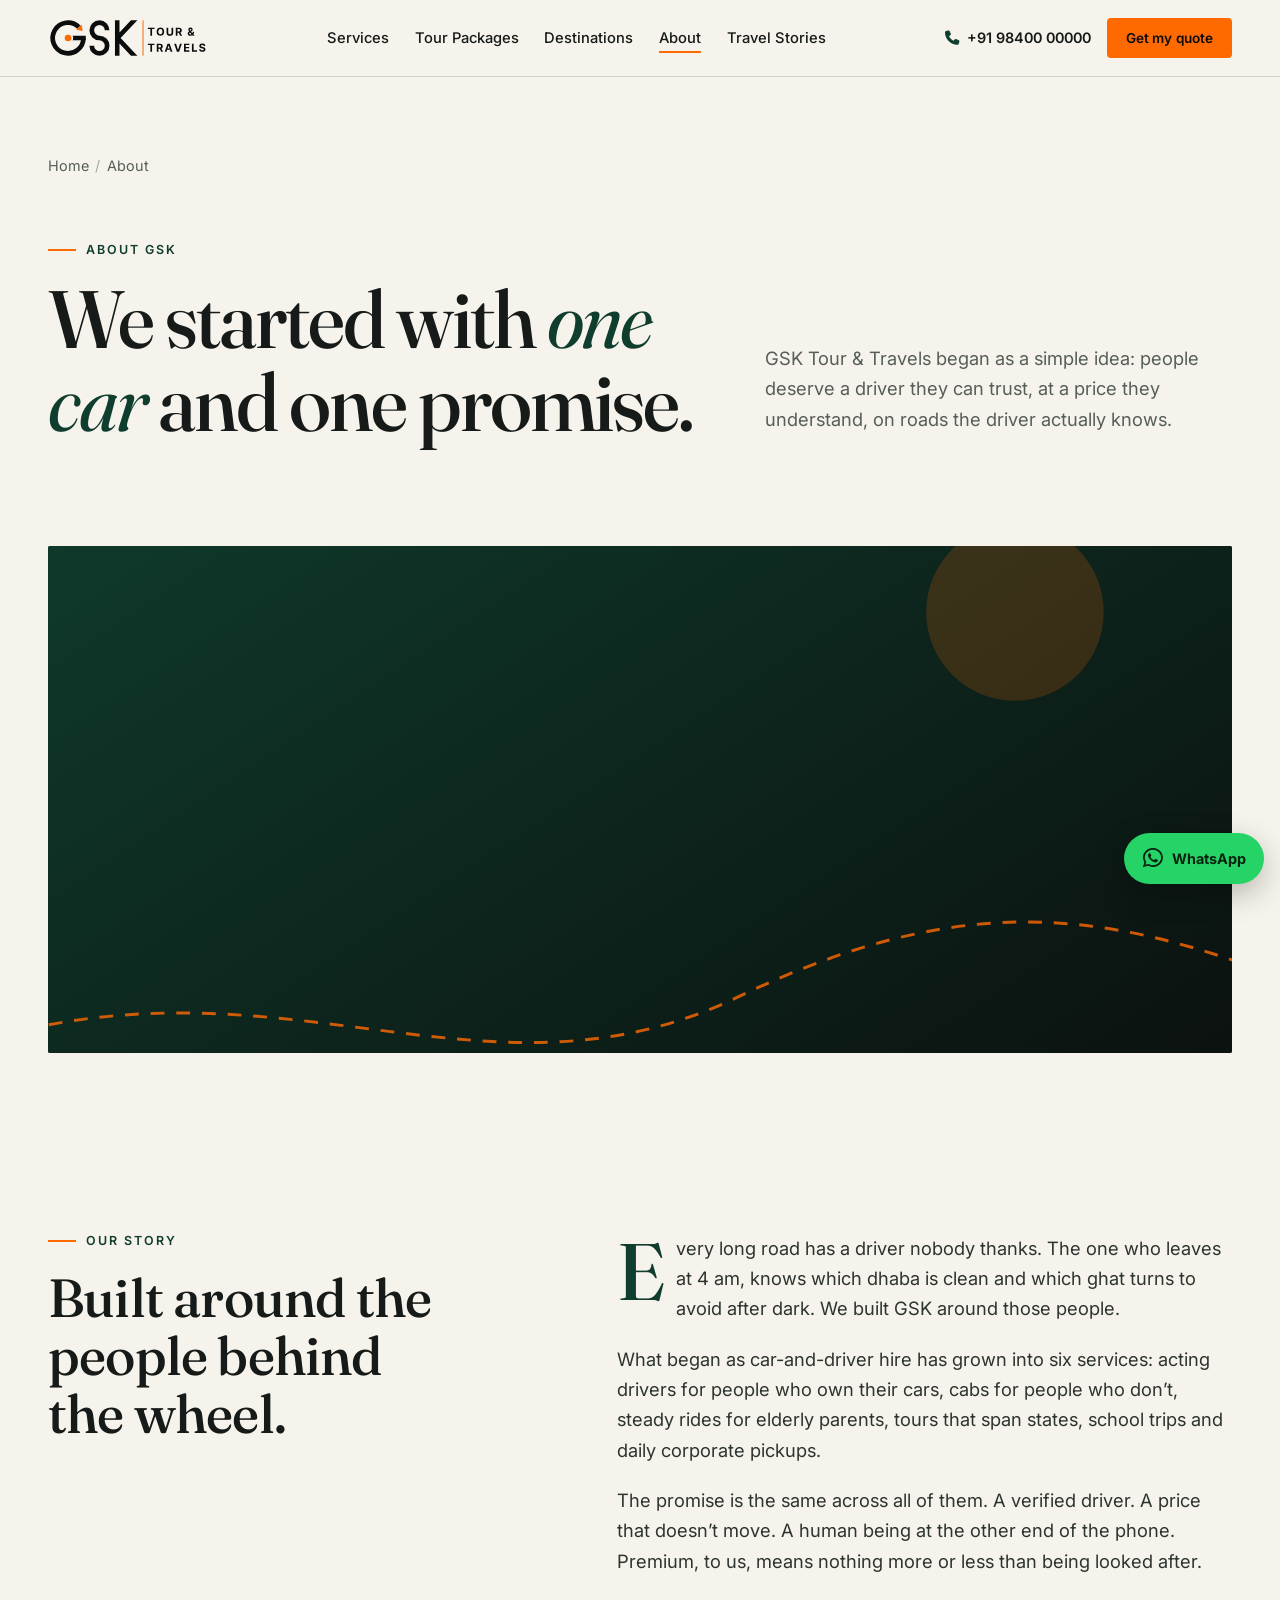
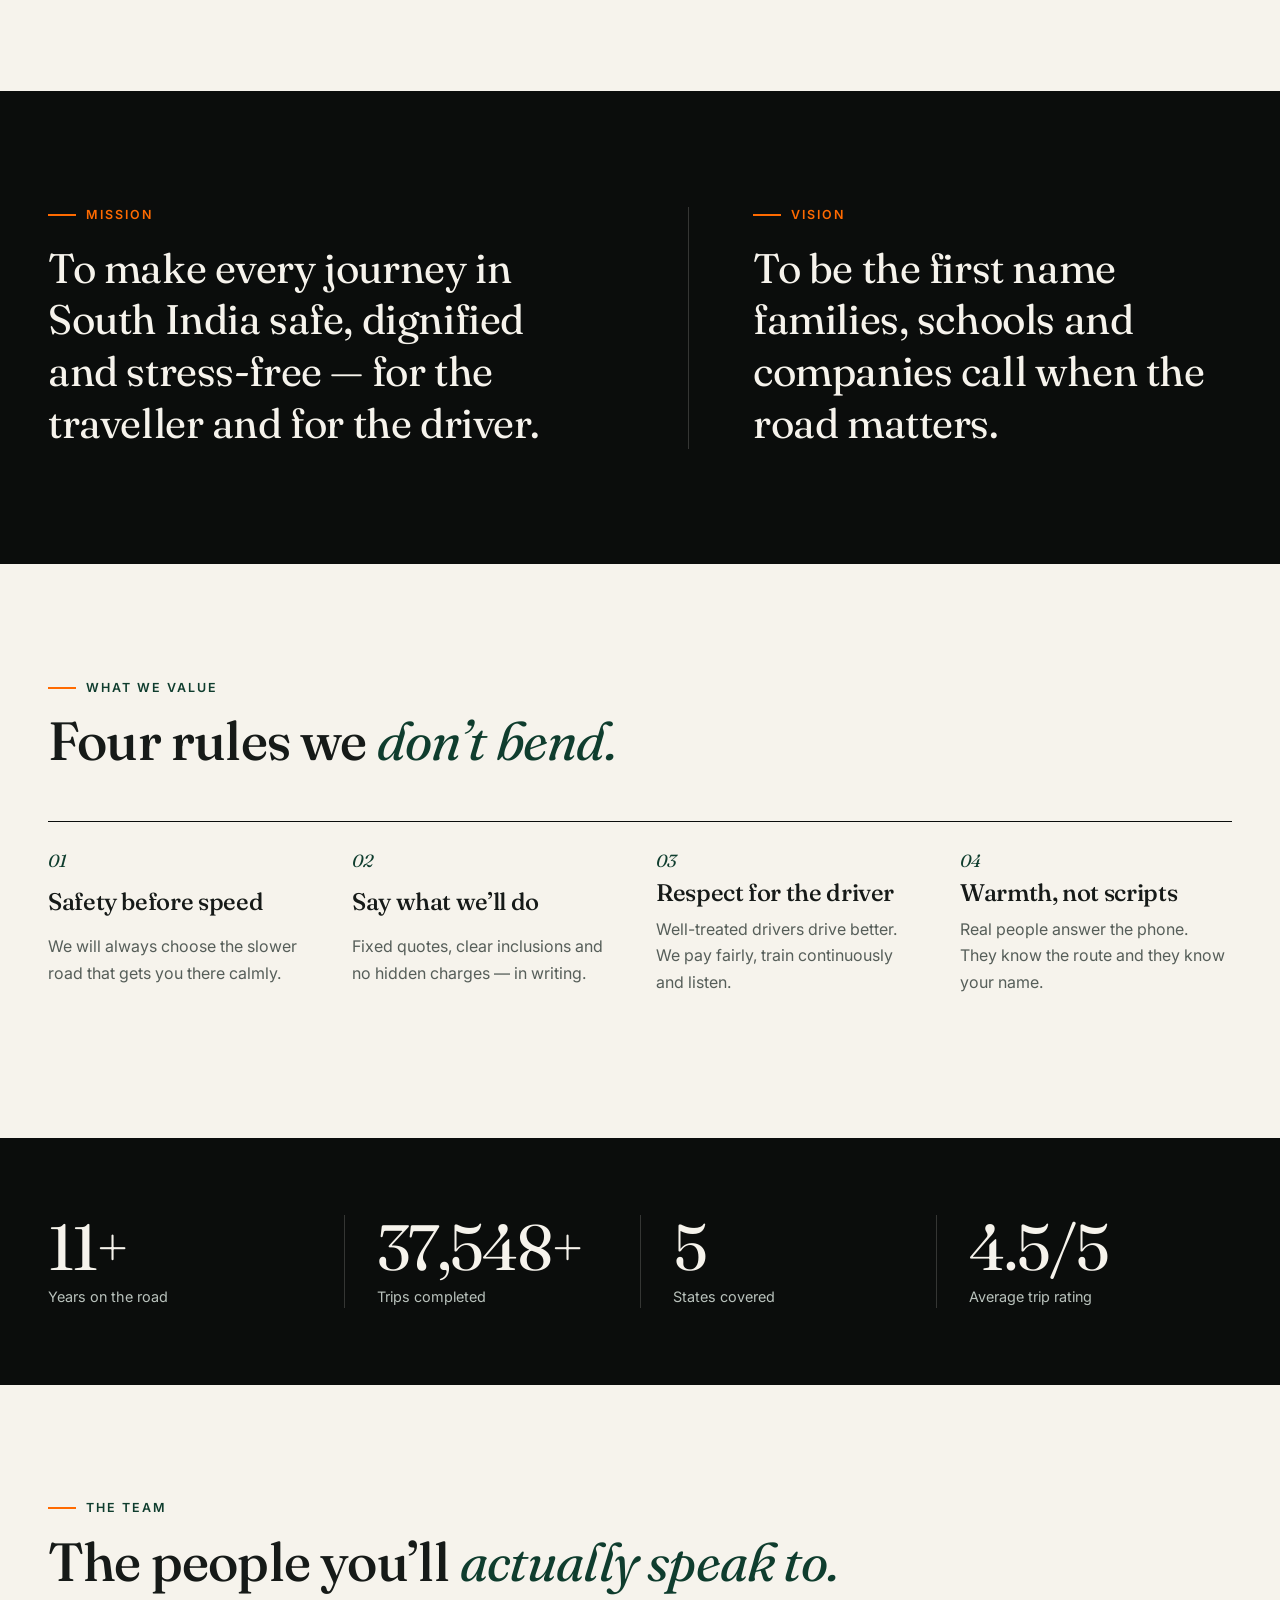
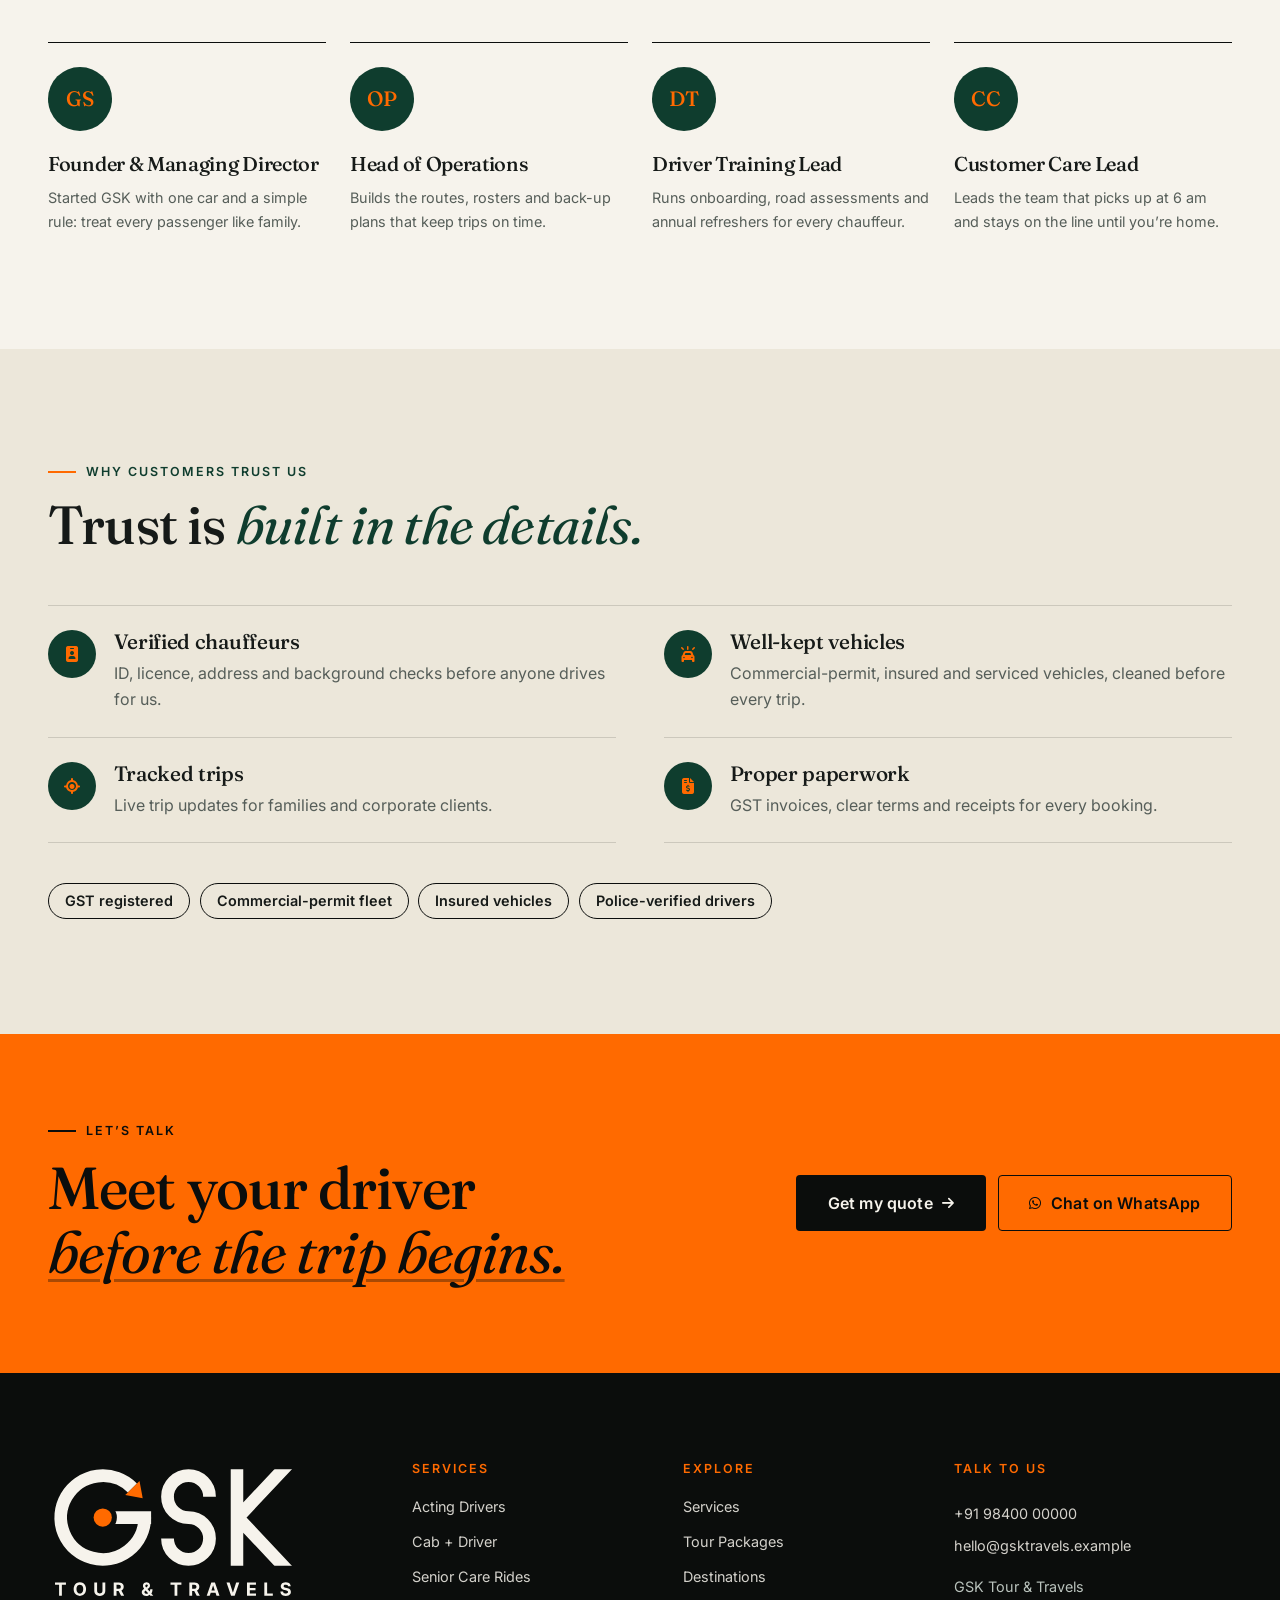
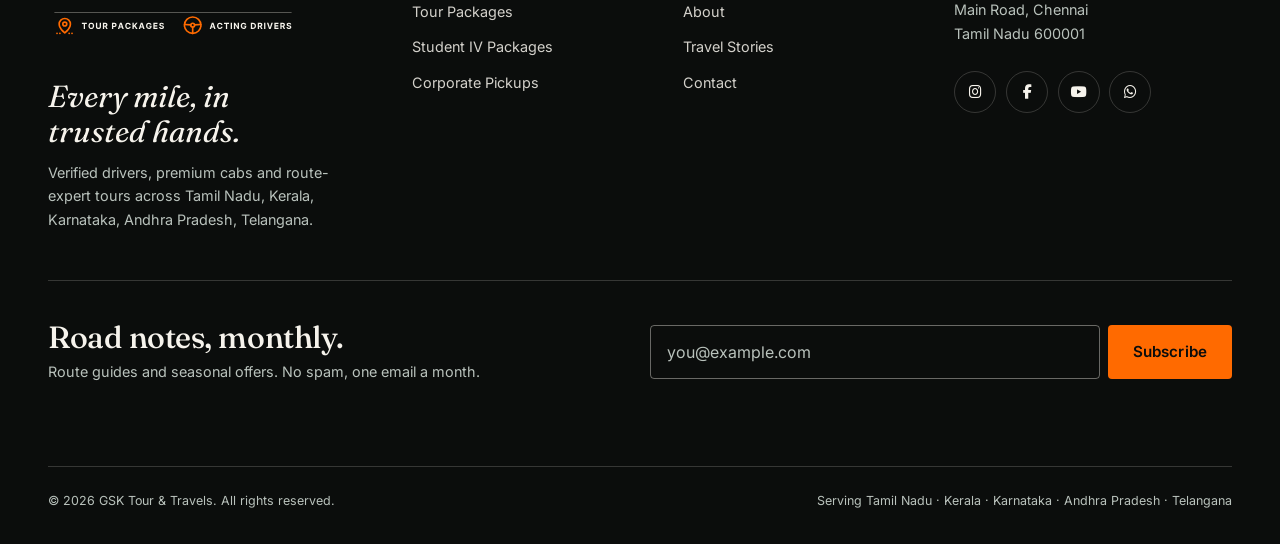
==== views/about.html @ 09ef9e0b "1.Initial commit" ====
<!DOCTYPE html>
<html lang="en">
<head>
  <meta charset="utf-8">
  <meta name="viewport" content="width=device-width, initial-scale=1">
  <title>About GSK Tour &amp; Travels — The People Behind the Wheel</title>
  <meta name="description" content="A driver-first travel company built on vetted chauffeurs, honest pricing and route knowledge across South India.">
  <meta name="theme-color" content="#0b0d0c">
  <link rel="icon" href="../assets/logo/favicon.svg" type="image/svg+xml">
  <link rel="icon" href="../assets/logo/png/favicon-32.png" sizes="32x32" type="image/png">
  <link rel="apple-touch-icon" href="../assets/logo/png/favicon-180.png">
  <link rel="preconnect" href="https://fonts.googleapis.com">
  <link rel="preconnect" href="https://fonts.gstatic.com" crossorigin>
  <link rel="preconnect" href="https://images.unsplash.com" crossorigin>
  <link href="https://fonts.googleapis.com/css2?family=Fraunces:ital,opsz,wght@0,9..144,400;0,9..144,500;0,9..144,600;1,9..144,400;1,9..144,500&family=Inter:wght@400;500;600;700&display=swap" rel="stylesheet">
  <link rel="stylesheet" href="https://cdnjs.cloudflare.com/ajax/libs/font-awesome/6.5.2/css/all.min.css" crossorigin="anonymous" referrerpolicy="no-referrer">
  <link rel="stylesheet" href="../styles/styles.css">
</head>
<body data-root="../" data-page="about">
  <a class="skip-link" href="#main">Skip to content</a>
  <header id="site-header"></header>
  <main id="main"><div id="app"></div></main>
  <footer id="site-footer"></footer>
  <script src="../js/boot.js" data-page="about"></script>
</body>
</html>
---- styles/styles.css ----
/* ==========================================================================
   GSK Tour & Travels — MAIN STYLESHEET
   Every HTML page links only this file. Each page has its own partial below.
   Order matters: tokens → base → layout → shared components → page styles.
   ========================================================================== */
@import url('tokens.css');
@import url('base.css');
@import url('layout.css');
@import url('components.css');

/* Page-specific styles (one file per page / page family) */
@import url('home.css');
@import url('services.css');      /* services + service-detail + shared detail layout */
@import url('tours.css');         /* tours + tour-detail */
@import url('destinations.css');  /* destinations + destination-detail */
@import url('about.css');
@import url('contact.css');
@import url('stories.css');       /* stories + story-detail */
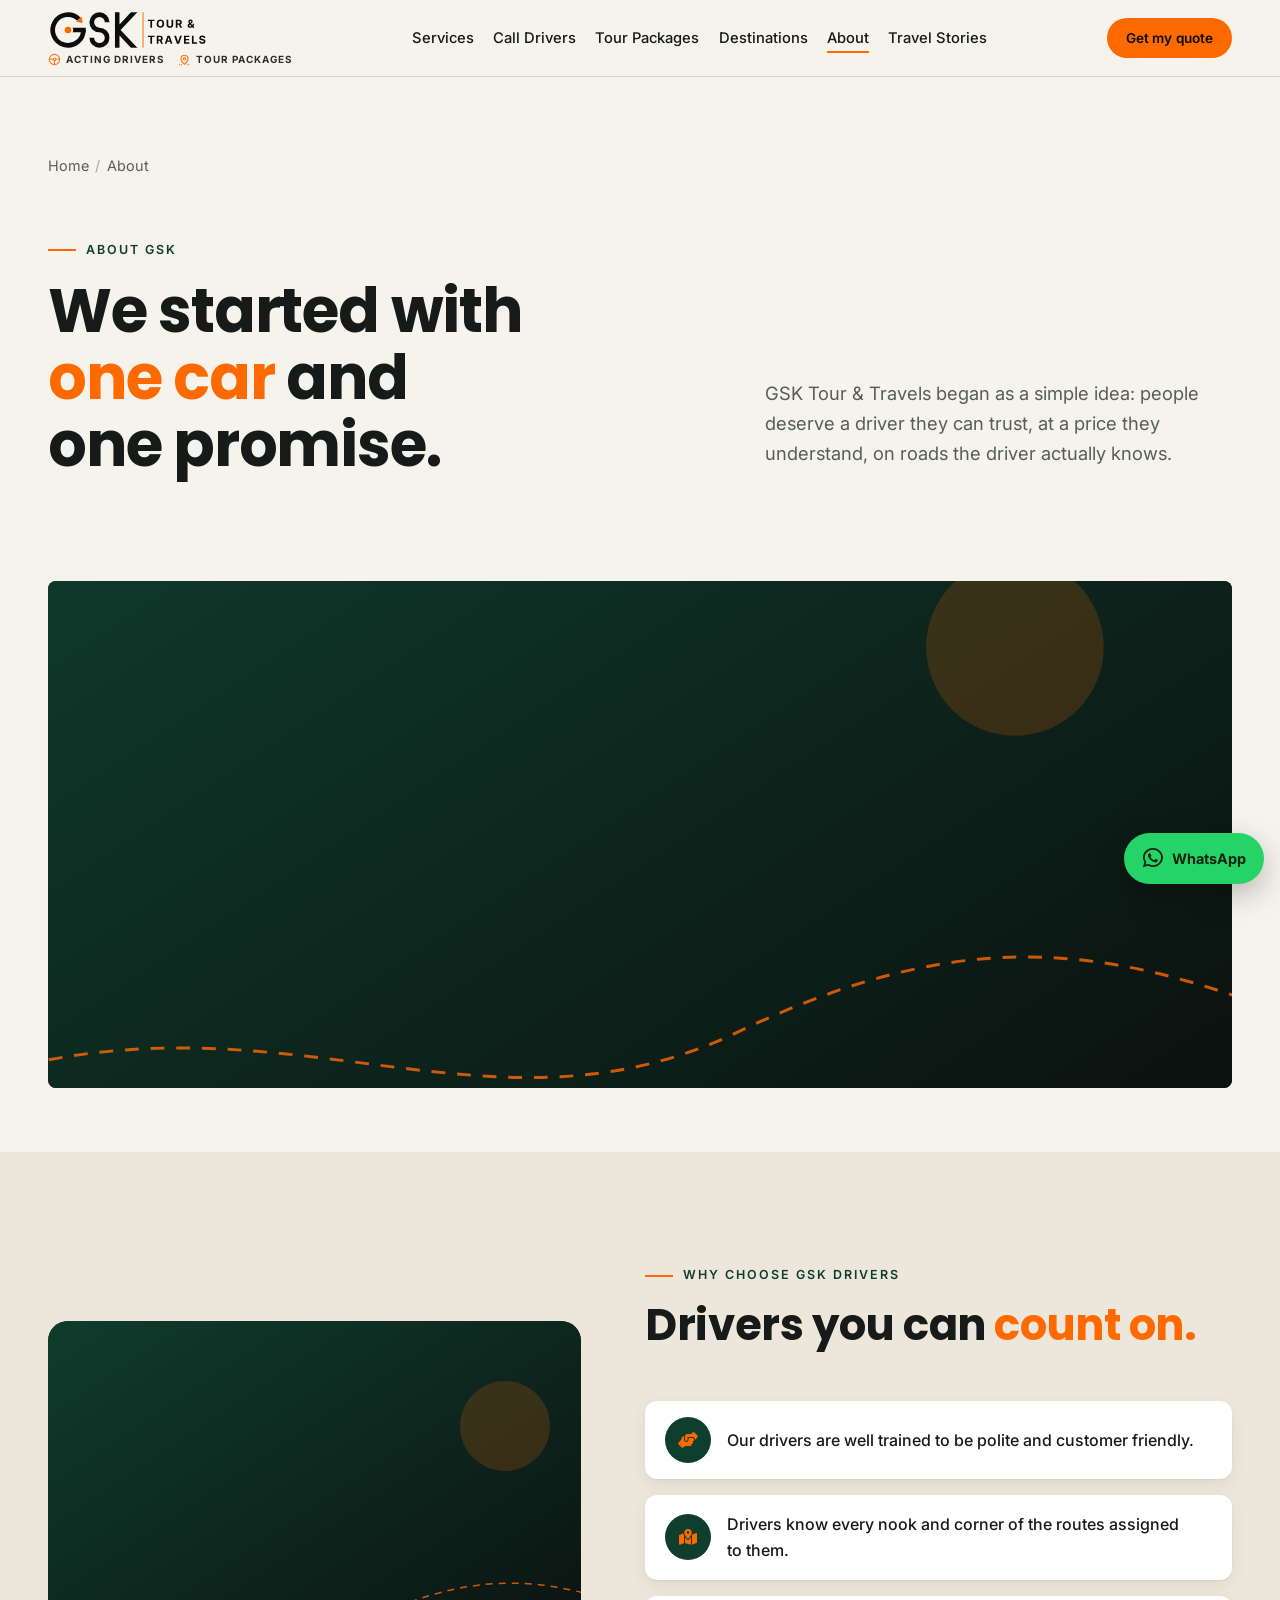
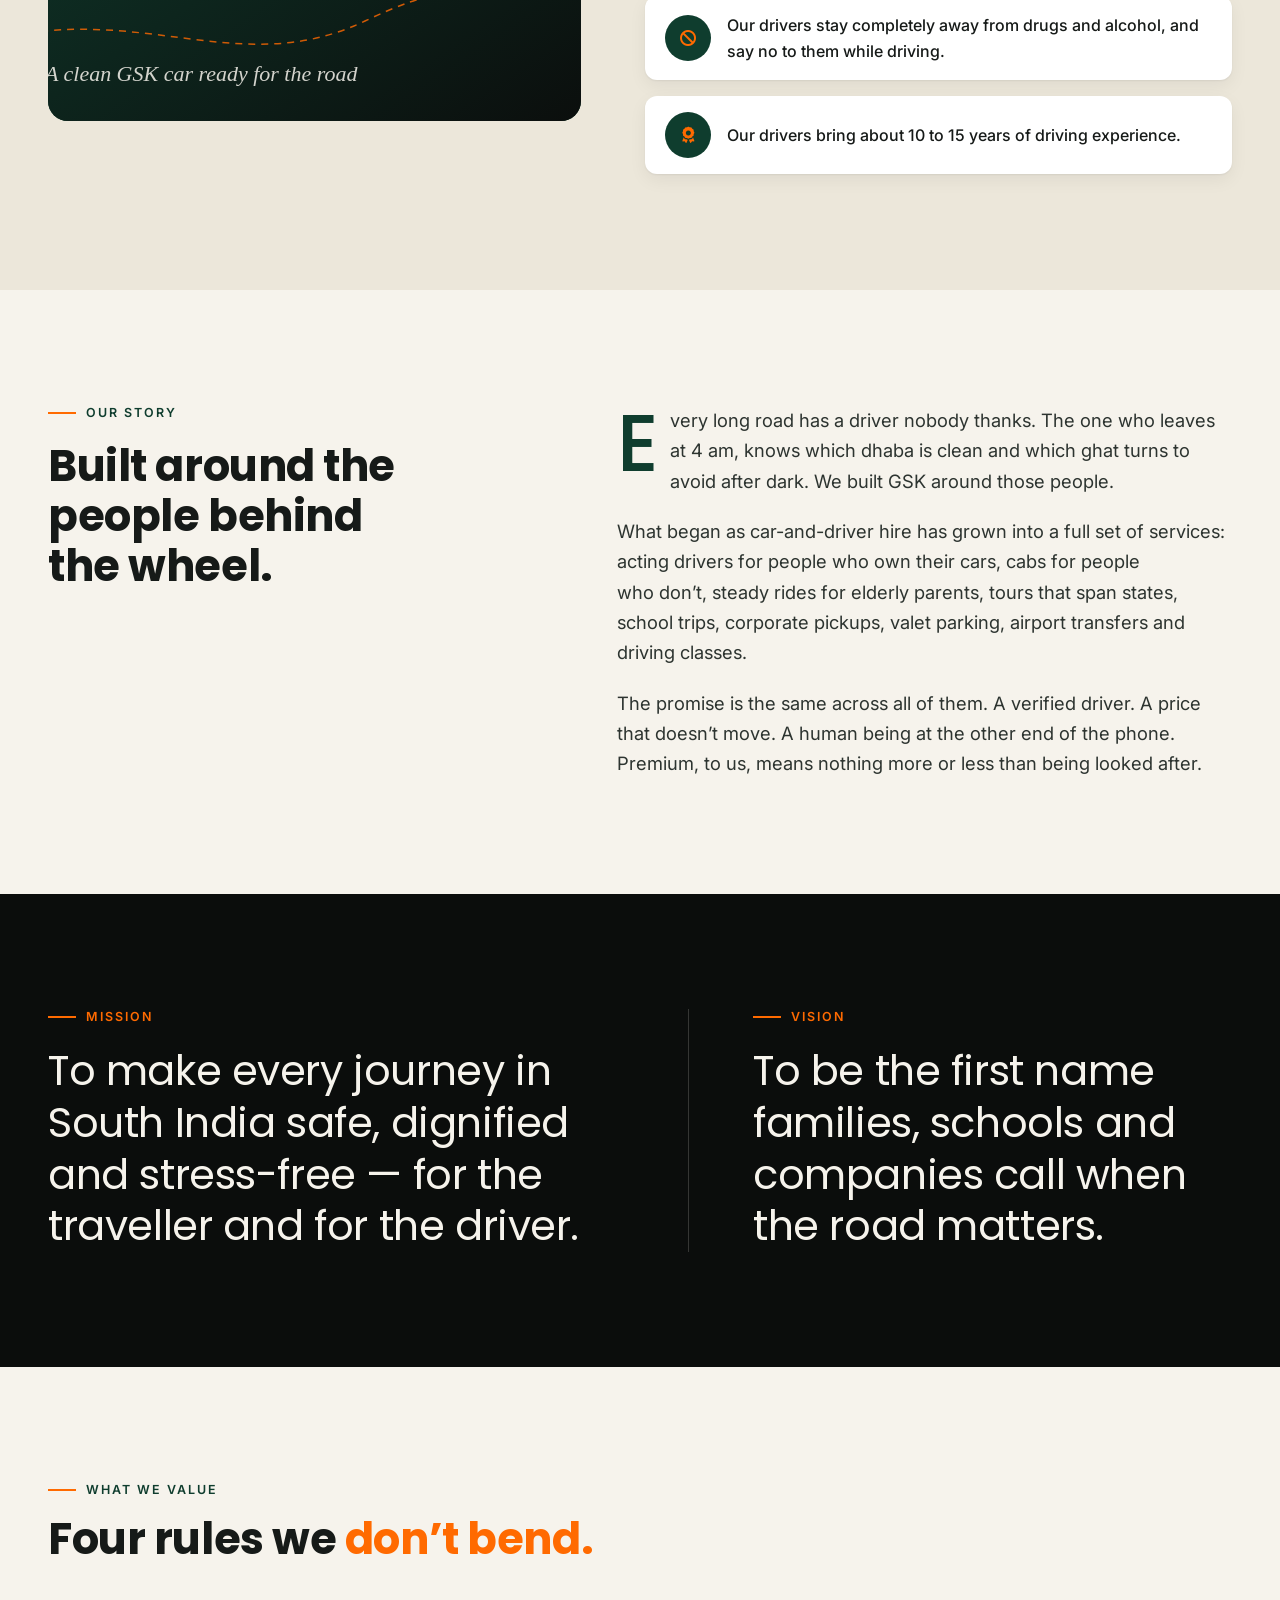
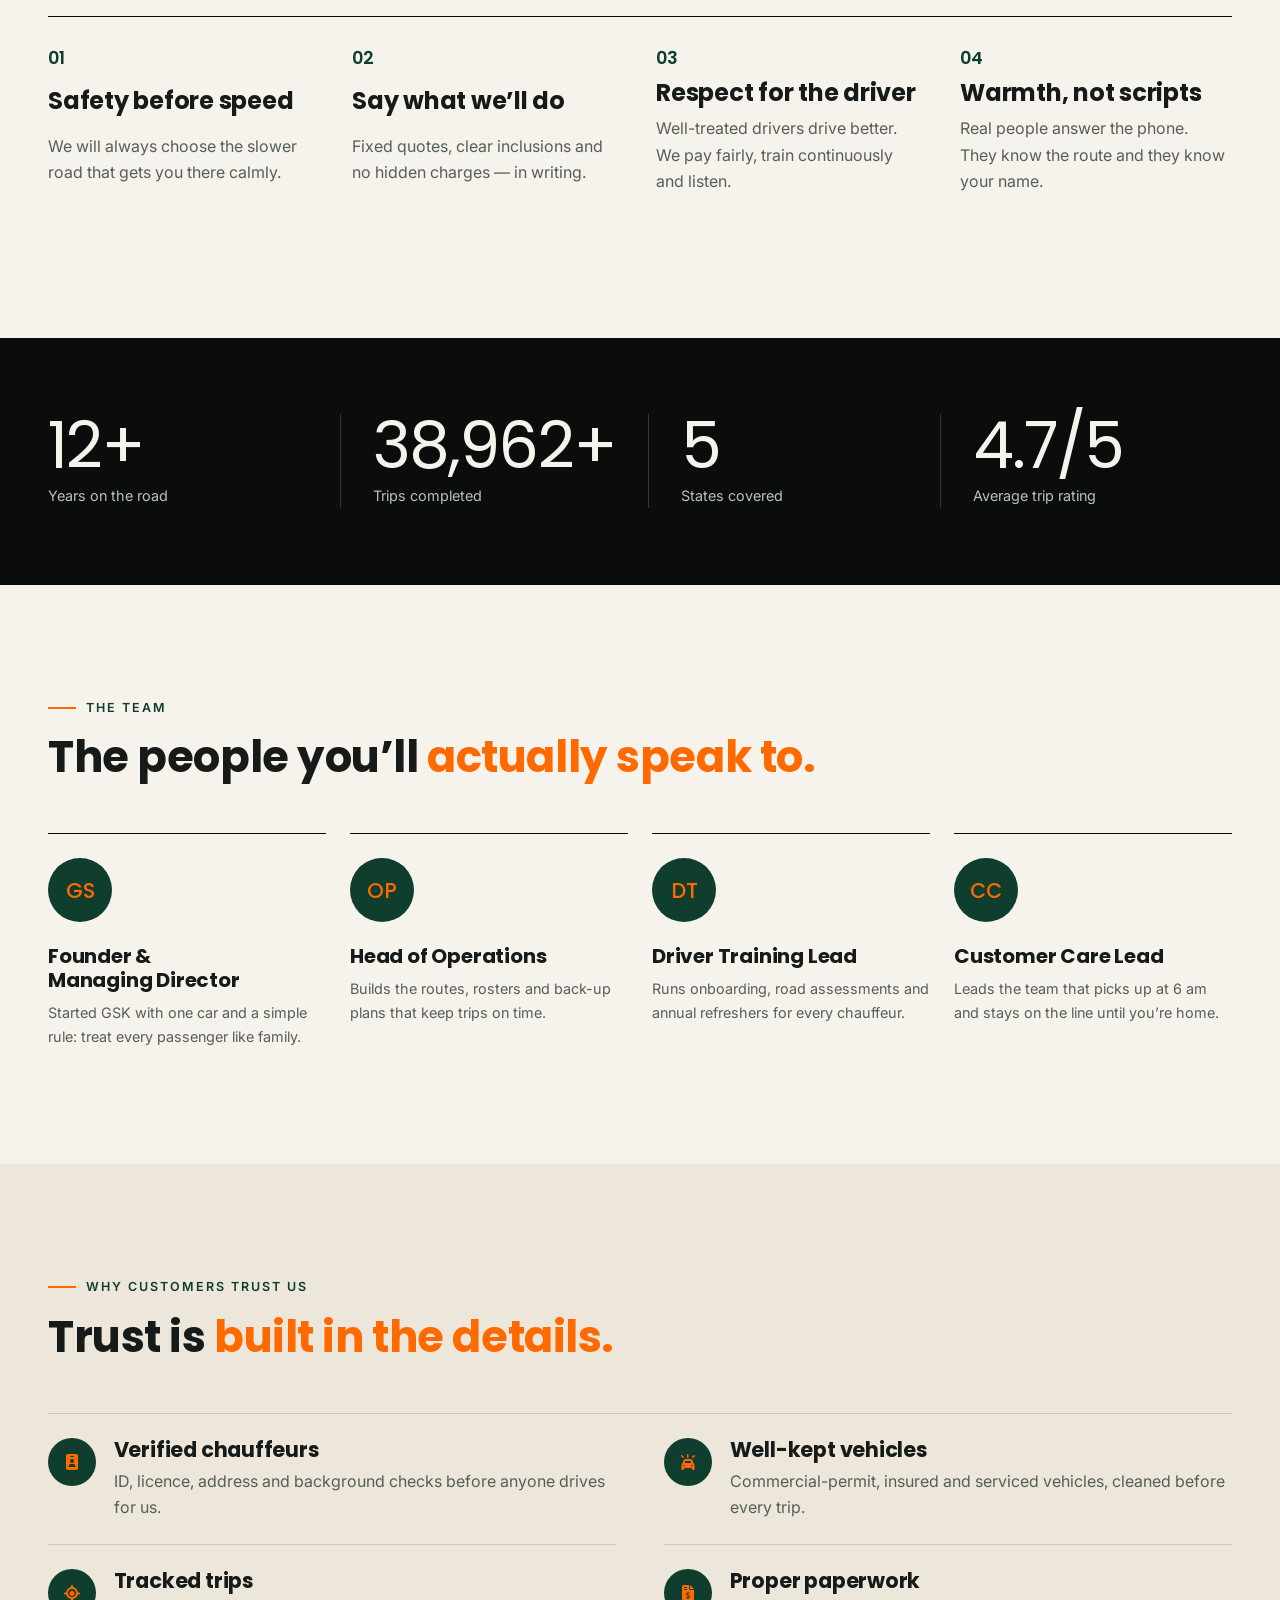
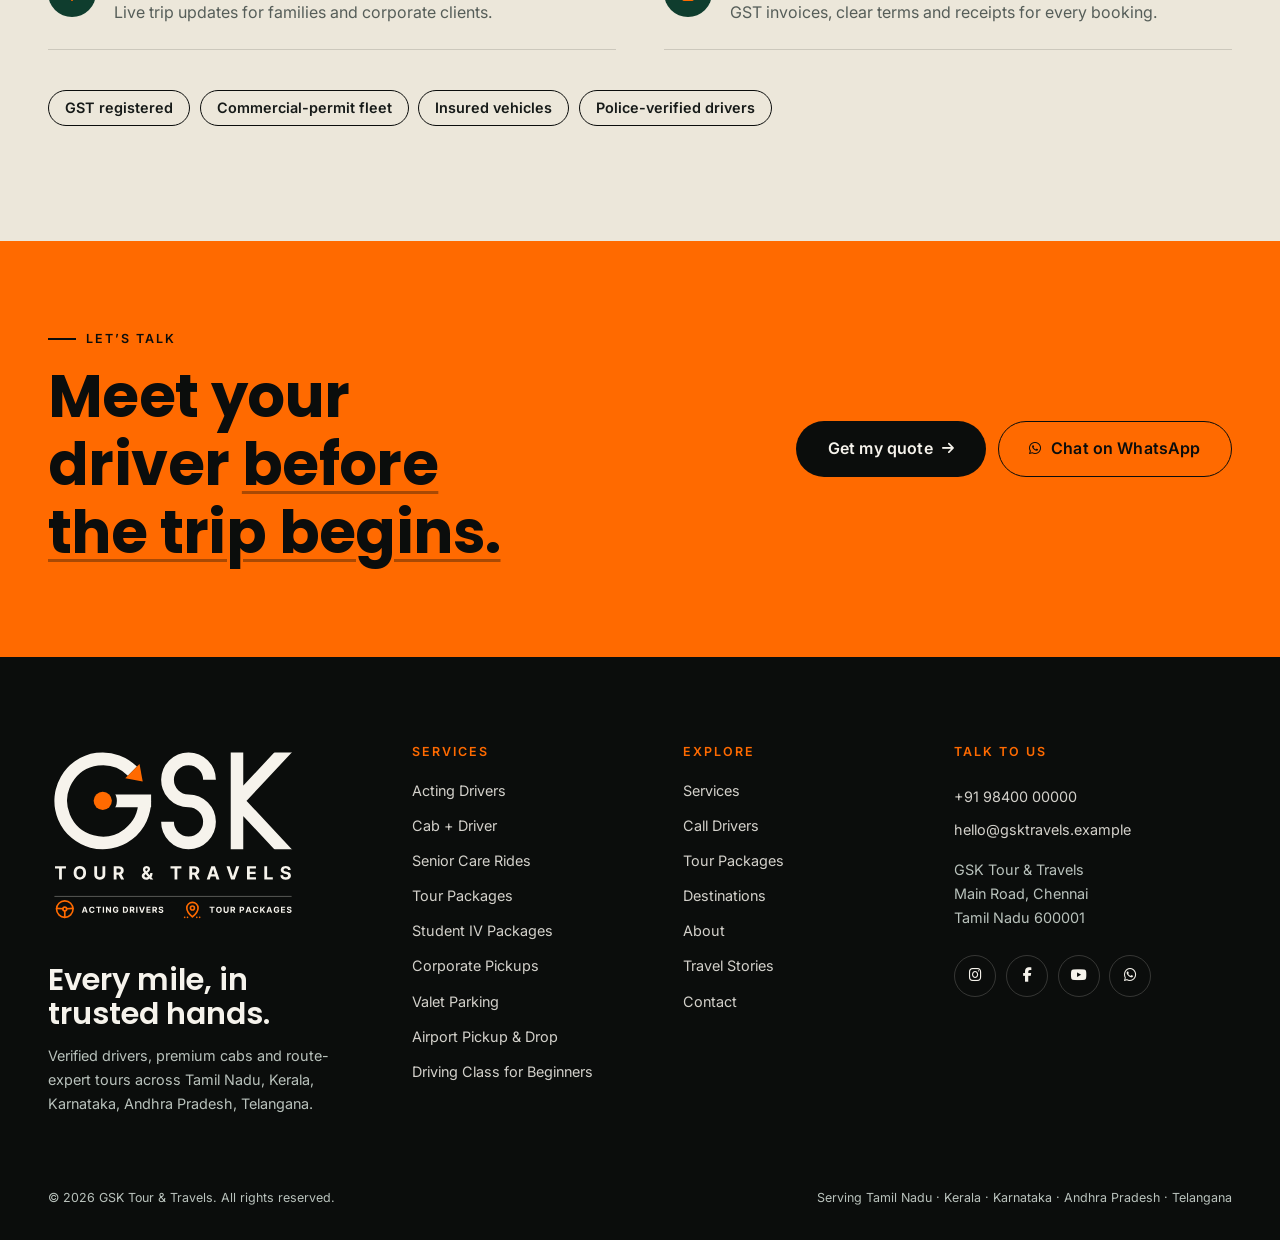
==== commit ff45f956: "2. First bage of feedback and correction pushed" ====
--- a/views/about.html
+++ b/views/about.html
@@ -12,7 +12,7 @@
   <link rel="preconnect" href="https://fonts.googleapis.com">
   <link rel="preconnect" href="https://fonts.gstatic.com" crossorigin>
   <link rel="preconnect" href="https://images.unsplash.com" crossorigin>
-  <link href="https://fonts.googleapis.com/css2?family=Fraunces:ital,opsz,wght@0,9..144,400;0,9..144,500;0,9..144,600;1,9..144,400;1,9..144,500&family=Inter:wght@400;500;600;700&display=swap" rel="stylesheet">
+  <link href="https://fonts.googleapis.com/css2?family=Inter:wght@400;500;600;700&family=Poppins:wght@500;600;700;800&display=swap" rel="stylesheet">
   <link rel="stylesheet" href="https://cdnjs.cloudflare.com/ajax/libs/font-awesome/6.5.2/css/all.min.css" crossorigin="anonymous" referrerpolicy="no-referrer">
   <link rel="stylesheet" href="../styles/styles.css">
 </head>
